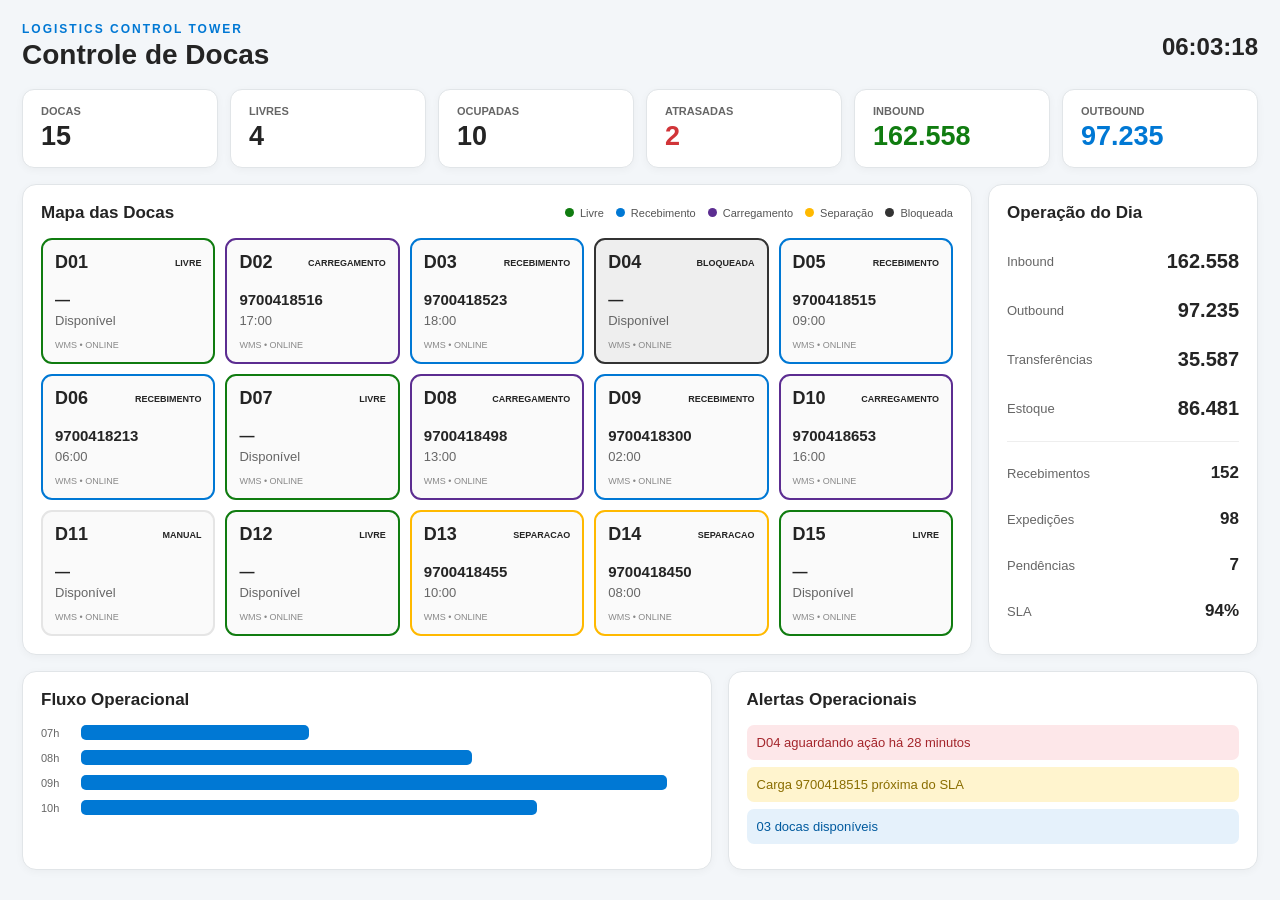
==== painel/index.html @ 47f79504 "chore: publish ./docs to gh-pages branch (manual) Co-authored-by: Copilot <223556219+Copilot@users.n" ====
<!DOCTYPE html>
<html lang="pt-BR">
<head>
    <meta charset="UTF-8">
    <meta name="viewport" content="width=device-width, initial-scale=1.0">
    <title>Controle de Docas</title>
    <link rel="stylesheet" href="/static/css/painel.css">
</head>
<body>
<div class="app">
    <header class="topbar">
        <div>
            <div class="eyebrow">LOGISTICS CONTROL TOWER</div>
            <h1>Controle de Docas</h1>
        </div>
        <div class="clock" id="clock">--:--:--</div>
    </header>

    <section class="kpis">
        <article><span>DOCAS</span><strong>15</strong></article>
        <article><span>LIVRES</span><strong id="kpi-livres">0</strong></article>
        <article><span>OCUPADAS</span><strong id="kpi-ocupadas">0</strong></article>
        <article class="danger"><span>ATRASADAS</span><strong>2</strong></article>
        <article class="inbound"><span>INBOUND</span><strong>162.558</strong></article>
        <article class="outbound"><span>OUTBOUND</span><strong>97.235</strong></article>
    </section>

    <main class="content">
        <section class="dock-panel">
            <div class="section-title">
                <h2>Mapa das Docas</h2>
                <div class="legend">
                    <span><i class="dot livre"></i> Livre</span>
                    <span><i class="dot recebimento"></i> Recebimento</span>
                    <span><i class="dot carregamento"></i> Carregamento</span>
                    <span><i class="dot separacao"></i> Separação</span>
                    <span><i class="dot bloqueada"></i> Bloqueada</span>
                </div>
            </div>

            <div class="dock-grid">
                
                <article class="dock-card livre" onclick="selecionarDoca('D01')">
                    <div class="dock-head">
                        <strong>D01</strong>
                        <span class="status-label">Livre</span>
                    </div>
                    <div class="dock-body">
                        <div class="load">—</div>
                        <div class="time">Disponível</div>
                    </div>
                    <div class="dock-footer">WMS • ONLINE</div>
                </article>
                
                <article class="dock-card carregamento" onclick="selecionarDoca('D02')">
                    <div class="dock-head">
                        <strong>D02</strong>
                        <span class="status-label">Carregamento</span>
                    </div>
                    <div class="dock-body">
                        <div class="load">9700418516</div>
                        <div class="time">17:00</div>
                    </div>
                    <div class="dock-footer">WMS • ONLINE</div>
                </article>
                
                <article class="dock-card recebimento" onclick="selecionarDoca('D03')">
                    <div class="dock-head">
                        <strong>D03</strong>
                        <span class="status-label">Recebimento</span>
                    </div>
                    <div class="dock-body">
                        <div class="load">9700418523</div>
                        <div class="time">18:00</div>
                    </div>
                    <div class="dock-footer">WMS • ONLINE</div>
                </article>
                
                <article class="dock-card bloqueada" onclick="selecionarDoca('D04')">
                    <div class="dock-head">
                        <strong>D04</strong>
                        <span class="status-label">Bloqueada</span>
                    </div>
                    <div class="dock-body">
                        <div class="load">—</div>
                        <div class="time">Disponível</div>
                    </div>
                    <div class="dock-footer">WMS • ONLINE</div>
                </article>
                
                <article class="dock-card recebimento" onclick="selecionarDoca('D05')">
                    <div class="dock-head">
                        <strong>D05</strong>
                        <span class="status-label">Recebimento</span>
                    </div>
                    <div class="dock-body">
                        <div class="load">9700418515</div>
                        <div class="time">09:00</div>
                    </div>
                    <div class="dock-footer">WMS • ONLINE</div>
                </article>
                
                <article class="dock-card recebimento" onclick="selecionarDoca('D06')">
                    <div class="dock-head">
                        <strong>D06</strong>
                        <span class="status-label">Recebimento</span>
                    </div>
                    <div class="dock-body">
                        <div class="load">9700418213</div>
                        <div class="time">06:00</div>
                    </div>
                    <div class="dock-footer">WMS • ONLINE</div>
                </article>
                
                <article class="dock-card livre" onclick="selecionarDoca('D07')">
                    <div class="dock-head">
                        <strong>D07</strong>
                        <span class="status-label">Livre</span>
                    </div>
                    <div class="dock-body">
                        <div class="load">—</div>
                        <div class="time">Disponível</div>
                    </div>
                    <div class="dock-footer">WMS • ONLINE</div>
                </article>
                
                <article class="dock-card carregamento" onclick="selecionarDoca('D08')">
                    <div class="dock-head">
                        <strong>D08</strong>
                        <span class="status-label">Carregamento</span>
                    </div>
                    <div class="dock-body">
                        <div class="load">9700418498</div>
                        <div class="time">13:00</div>
                    </div>
                    <div class="dock-footer">WMS • ONLINE</div>
                </article>
                
                <article class="dock-card recebimento" onclick="selecionarDoca('D09')">
                    <div class="dock-head">
                        <strong>D09</strong>
                        <span class="status-label">Recebimento</span>
                    </div>
                    <div class="dock-body">
                        <div class="load">9700418300</div>
                        <div class="time">02:00</div>
                    </div>
                    <div class="dock-footer">WMS • ONLINE</div>
                </article>
                
                <article class="dock-card carregamento" onclick="selecionarDoca('D10')">
                    <div class="dock-head">
                        <strong>D10</strong>
                        <span class="status-label">Carregamento</span>
                    </div>
                    <div class="dock-body">
                        <div class="load">9700418653</div>
                        <div class="time">16:00</div>
                    </div>
                    <div class="dock-footer">WMS • ONLINE</div>
                </article>
                
                <article class="dock-card manual" onclick="selecionarDoca('D11')">
                    <div class="dock-head">
                        <strong>D11</strong>
                        <span class="status-label">Manual</span>
                    </div>
                    <div class="dock-body">
                        <div class="load">—</div>
                        <div class="time">Disponível</div>
                    </div>
                    <div class="dock-footer">WMS • ONLINE</div>
                </article>
                
                <article class="dock-card livre" onclick="selecionarDoca('D12')">
                    <div class="dock-head">
                        <strong>D12</strong>
                        <span class="status-label">Livre</span>
                    </div>
                    <div class="dock-body">
                        <div class="load">—</div>
                        <div class="time">Disponível</div>
                    </div>
                    <div class="dock-footer">WMS • ONLINE</div>
                </article>
                
                <article class="dock-card separacao" onclick="selecionarDoca('D13')">
                    <div class="dock-head">
                        <strong>D13</strong>
                        <span class="status-label">Separacao</span>
                    </div>
                    <div class="dock-body">
                        <div class="load">9700418455</div>
                        <div class="time">10:00</div>
                    </div>
                    <div class="dock-footer">WMS • ONLINE</div>
                </article>
                
                <article class="dock-card separacao" onclick="selecionarDoca('D14')">
                    <div class="dock-head">
                        <strong>D14</strong>
                        <span class="status-label">Separacao</span>
                    </div>
                    <div class="dock-body">
                        <div class="load">9700418450</div>
                        <div class="time">08:00</div>
                    </div>
                    <div class="dock-footer">WMS • ONLINE</div>
                </article>
                
                <article class="dock-card livre" onclick="selecionarDoca('D15')">
                    <div class="dock-head">
                        <strong>D15</strong>
                        <span class="status-label">Livre</span>
                    </div>
                    <div class="dock-body">
                        <div class="load">—</div>
                        <div class="time">Disponível</div>
                    </div>
                    <div class="dock-footer">WMS • ONLINE</div>
                </article>
                
            </div>
        </section>

        <aside class="side-panel">
            <h2>Operação do Dia</h2>
            <div class="metric"><span>Inbound</span><strong>162.558</strong></div>
            <div class="metric"><span>Outbound</span><strong>97.235</strong></div>
            <div class="metric"><span>Transferências</span><strong>35.587</strong></div>
            <div class="metric"><span>Estoque</span><strong>86.481</strong></div>
            <hr>
            <div class="metric small"><span>Recebimentos</span><strong>152</strong></div>
            <div class="metric small"><span>Expedições</span><strong>98</strong></div>
            <div class="metric small"><span>Pendências</span><strong>7</strong></div>
            <div class="metric small"><span>SLA</span><strong>94%</strong></div>
        </aside>
    </main>

    <section class="bottom-grid">
        <article class="panel">
            <h2>Fluxo Operacional</h2>
            <div class="bars">
                <div><span>07h</span><b style="width:35%"></b></div>
                <div><span>08h</span><b style="width:60%"></b></div>
                <div><span>09h</span><b style="width:90%"></b></div>
                <div><span>10h</span><b style="width:70%"></b></div>
            </div>
        </article>
        <article class="panel">
            <h2>Alertas Operacionais</h2>
            <ul class="alerts">
                <li class="critical">D04 aguardando ação há 28 minutos</li>
                <li class="warning">Carga 9700418515 próxima do SLA</li>
                <li class="info">03 docas disponíveis</li>
            </ul>
        </article>
    </section>
</div>

<script>
function updateClock() {
    document.getElementById("clock").textContent =
        new Date().toLocaleTimeString("pt-BR");
}
setInterval(updateClock, 1000);
updateClock();

const cards = [...document.querySelectorAll(".dock-card")];
document.getElementById("kpi-livres").textContent =
    cards.filter(c => c.classList.contains("livre")).length;
document.getElementById("kpi-ocupadas").textContent =
    cards.filter(c => !c.classList.contains("livre") &&
                      !c.classList.contains("bloqueada")).length;

function selecionarDoca(codigo) {
    alert("Detalhes da " + codigo + " — próxima etapa: painel lateral/modal integrado ao WMS.");
}
</script>
</body>
</html>
---- static/css/painel.css ----
* { box-sizing: border-box; }
body {
    margin: 0;
    font-family: "Segoe UI", Arial, sans-serif;
    background: #f3f6f9;
    color: #242424;
}
.app { padding: 22px; max-width: 1800px; margin: auto; }
.topbar {
    display:flex; justify-content:space-between; align-items:center;
    margin-bottom:18px;
}
.eyebrow { font-size:12px; letter-spacing:2px; color:#0078d4; font-weight:700; }
h1 { margin:3px 0 0; font-size:28px; }
h2 { margin:0; font-size:17px; }
.clock { font-size:24px; font-weight:600; }

.kpis { display:grid; grid-template-columns:repeat(6,1fr); gap:12px; margin-bottom:16px; }
.kpis article {
    background:#fff; border:1px solid #e1e5e8; border-radius:12px;
    padding:15px 18px; box-shadow:0 2px 8px rgba(0,0,0,.04);
}
.kpis span { display:block; font-size:11px; color:#666; font-weight:700; }
.kpis strong { display:block; margin-top:4px; font-size:27px; }
.kpis .danger strong { color:#d13438; }
.kpis .inbound strong { color:#107c10; }
.kpis .outbound strong { color:#0078d4; }

.content { display:grid; grid-template-columns:1fr 270px; gap:16px; }
.dock-panel,.side-panel,.panel {
    background:#fff; border:1px solid #e1e5e8; border-radius:14px;
    padding:18px; box-shadow:0 2px 8px rgba(0,0,0,.04);
}
.section-title { display:flex; justify-content:space-between; align-items:center; margin-bottom:15px; }
.legend { display:flex; gap:12px; font-size:11px; color:#555; flex-wrap:wrap; }
.dot { width:9px; height:9px; display:inline-block; border-radius:50%; margin-right:3px; }
.dot.livre { background:#107c10; }
.dot.recebimento { background:#0078d4; }
.dot.carregamento { background:#5c2d91; }
.dot.separacao { background:#ffb900; }
.dot.bloqueada { background:#333; }

.dock-grid { display:grid; grid-template-columns:repeat(5,1fr); gap:10px; }
.dock-card {
    min-height:125px; border-radius:11px; padding:12px;
    border:2px solid #e5e5e5; cursor:pointer; transition:.15s;
    background:#fafafa;
}
.dock-card:hover { transform:translateY(-2px); box-shadow:0 5px 15px rgba(0,0,0,.1); }
.dock-card.livre { border-color:#107c10; }
.dock-card.recebimento { border-color:#0078d4; }
.dock-card.carregamento { border-color:#5c2d91; }
.dock-card.separacao { border-color:#ffb900; }
.dock-card.bloqueada { border-color:#333; background:#eee; }
.dock-head { display:flex; justify-content:space-between; align-items:center; }
.dock-head strong { font-size:18px; }
.status-label { font-size:9px; text-transform:uppercase; font-weight:700; }
.dock-body { margin-top:18px; }
.load { font-weight:700; font-size:15px; }
.time { color:#666; margin-top:5px; font-size:13px; }
.dock-footer { margin-top:12px; color:#888; font-size:9px; }

.side-panel h2 { margin-bottom:14px; }
.metric { padding:13px 0; display:flex; justify-content:space-between; align-items:center; }
.metric span { color:#666; font-size:13px; }
.metric strong { font-size:20px; }
.metric.small strong { font-size:17px; }
hr { border:0; border-top:1px solid #eee; }

.bottom-grid { display:grid; grid-template-columns:1.3fr 1fr; gap:16px; margin-top:16px; }
.panel h2 { margin-bottom:15px; }
.bars div { display:flex; align-items:center; gap:10px; margin:10px 0; }
.bars span { width:30px; font-size:11px; color:#666; }
.bars b { height:15px; background:#0078d4; border-radius:5px; display:block; }
.alerts { list-style:none; padding:0; margin:0; }
.alerts li { padding:10px; margin-bottom:7px; border-radius:7px; font-size:13px; }
.critical { background:#fde7e9; color:#a4262c; }
.warning { background:#fff4ce; color:#8a6d00; }
.info { background:#e5f1fb; color:#005a9e; }

@media(max-width:1000px) {
    .kpis { grid-template-columns:repeat(3,1fr); }
    .content,.bottom-grid { grid-template-columns:1fr; }
}
@media(max-width:700px) {
    .kpis { grid-template-columns:repeat(2,1fr); }
    .dock-grid { grid-template-columns:repeat(2,1fr); }
}
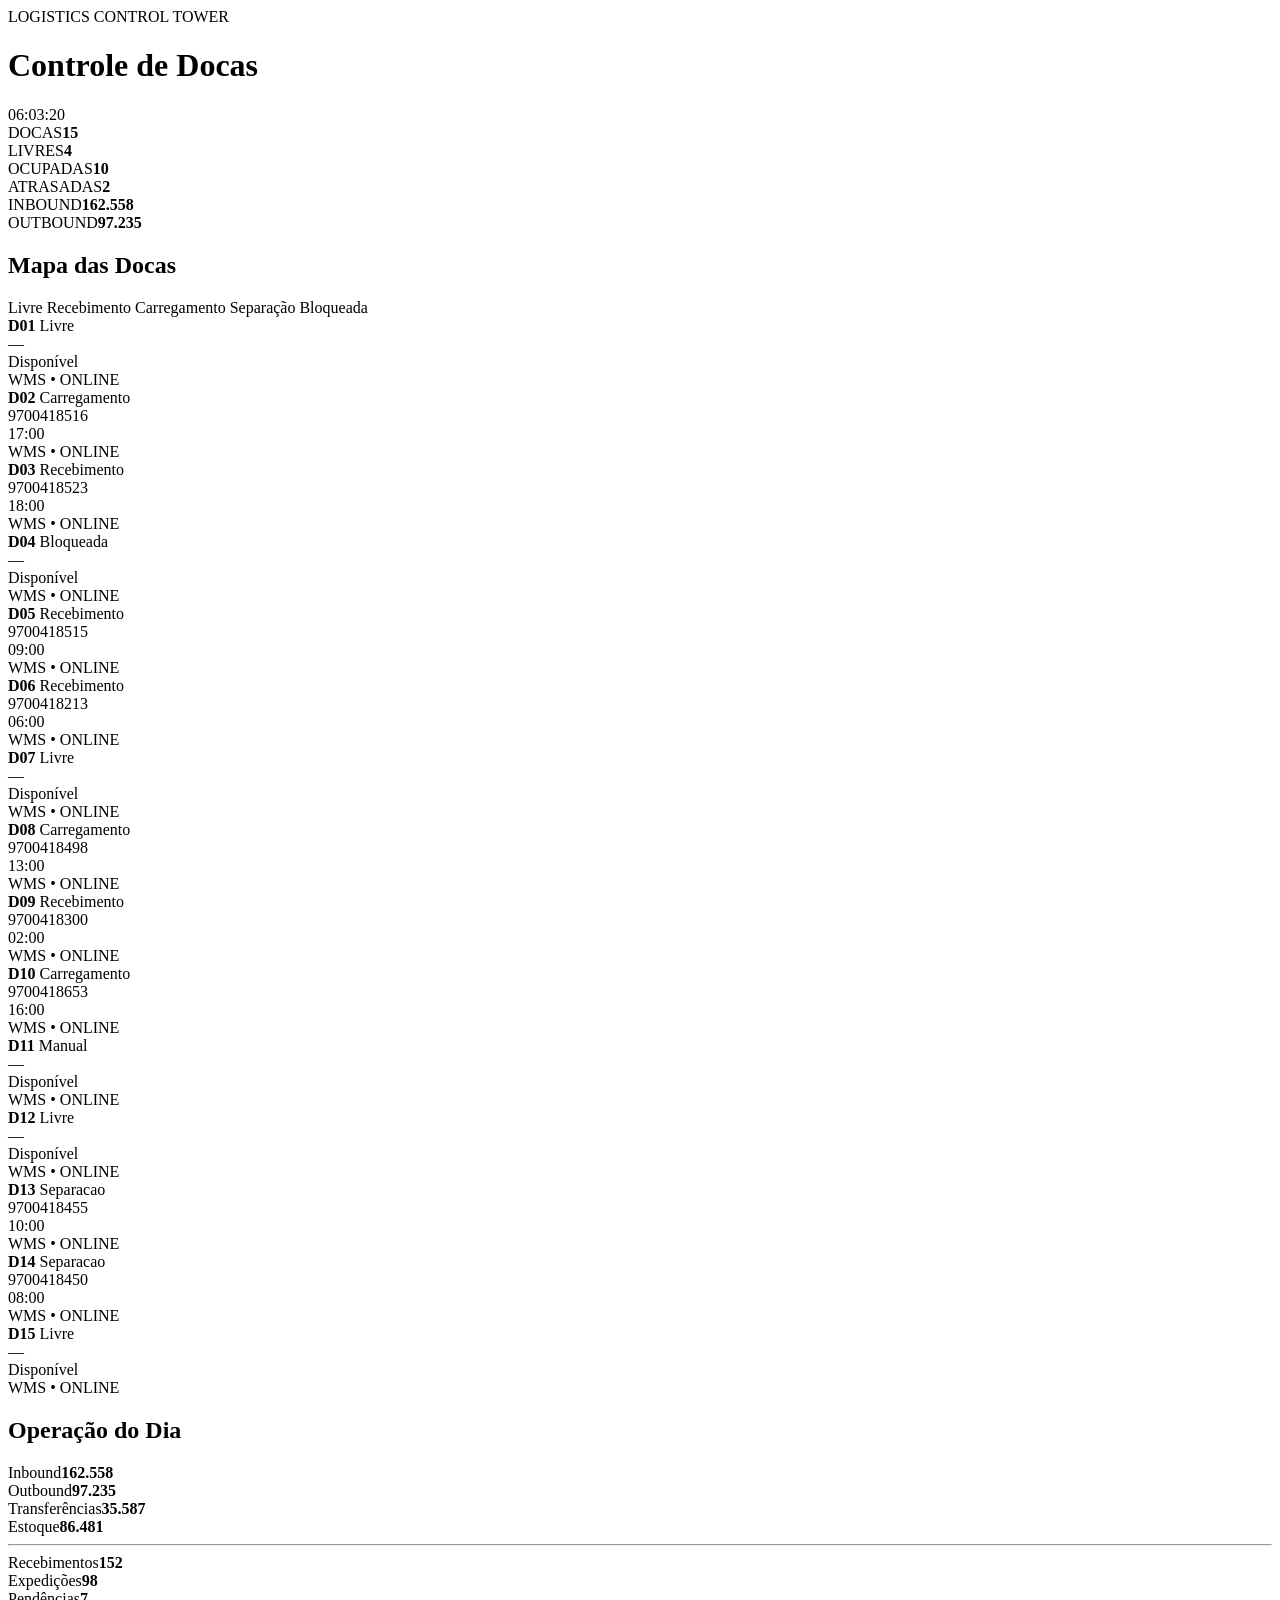
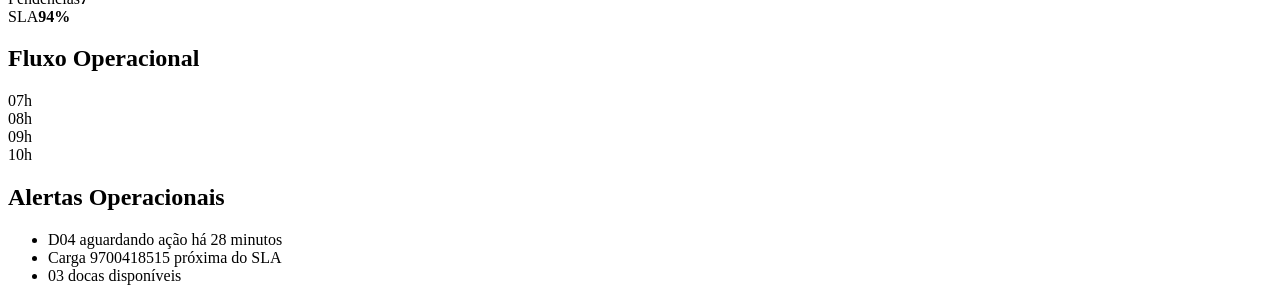
==== commit 046c5b7e: "fix(pages): use relative static paths in gh-pages content" ====
--- a/painel/index.html
+++ b/painel/index.html
@@ -5,7 +5,7 @@
     <meta charset="UTF-8">
     <meta name="viewport" content="width=device-width, initial-scale=1.0">
     <title>Controle de Docas</title>
-    <link rel="stylesheet" href="/static/css/painel.css">
+    <link rel="stylesheet" href="static/css/painel.css">
 </head>
 <body>
 <div class="app">
